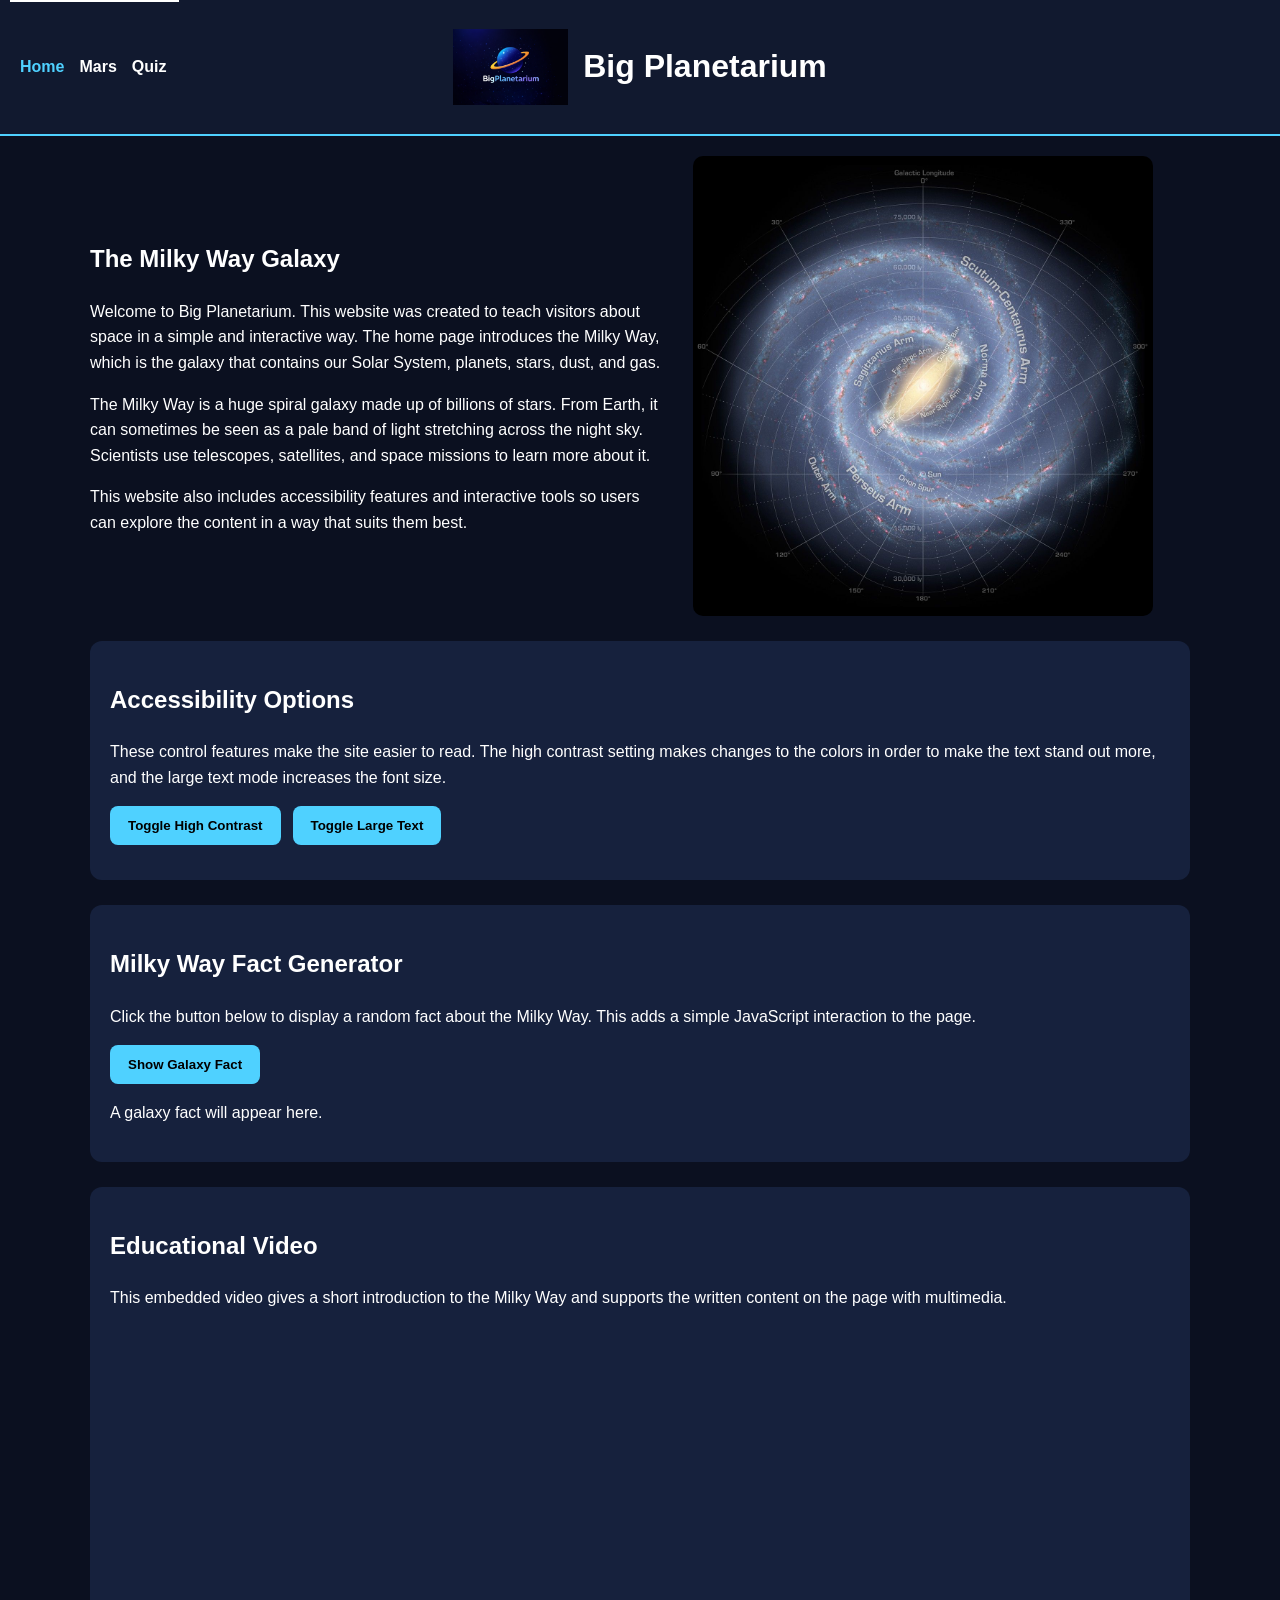
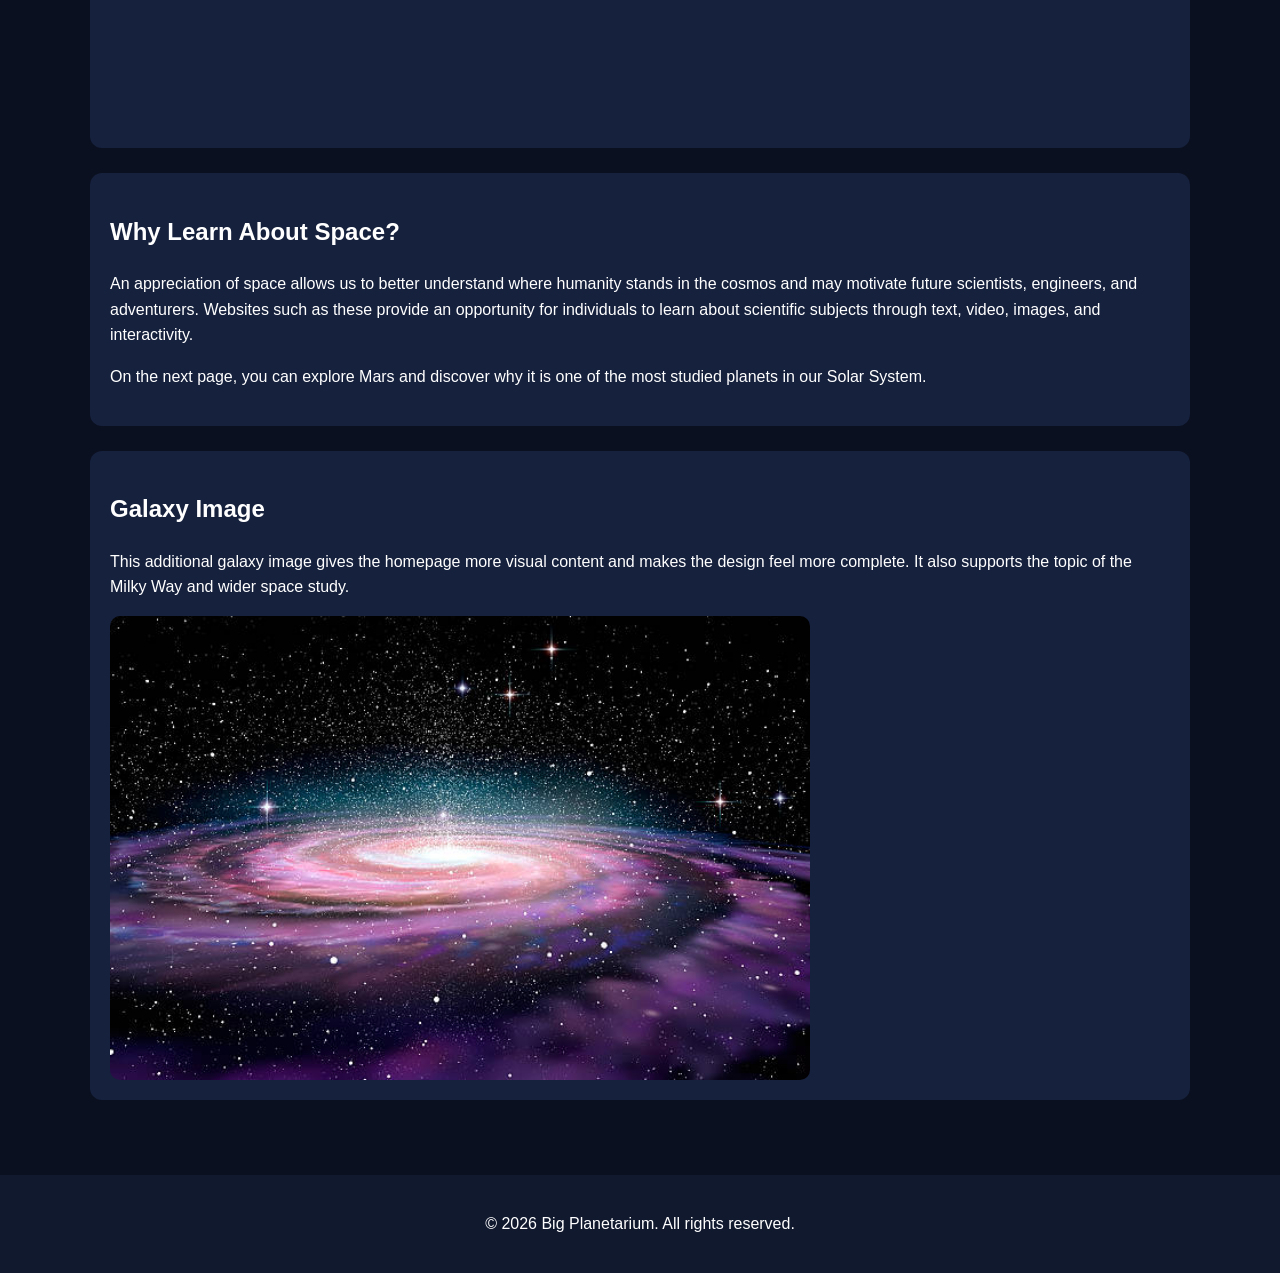
==== assessment 2 web dev/index.html @ c20d9348 "Add files via upload" ====
<!DOCTYPE html>
<html lang="en">
<head>
    <!-- Basic page setup -->
    <meta charset="UTF-8">
    <meta name="viewport" content="width=device-width, initial-scale=1.0">
    <title>Big Planetarium | Home</title>

    <!-- link the CSS file -->
    <link rel="stylesheet" href="style.css">

    <!-- Link the JavaScript file -->
    <script src="script.js"></script>
</head>
<body>
    <!-- Skip link helps keyboard users jump to the main content -->
    <a href="#main-content" class="skip-link">Skip to main content</a>

    <!-- Website header -->
    <header class="site-header">
        <!-- Main navigation on the left -->
        <nav class="left-nav">
            <ul class="nav-list">
                <li><a href="index.html" aria-current="page">Home</a></li>
                <li><a href="mars.html">Mars</a></li>
                <li><a href="quiz.html">Quiz</a></li>
            </ul>
        </nav>

        <!-- Logo and site title centered in the header -->
        <div class="brand centered-brand">
            <img src="media/logo.png" alt="Big Planetarium logo" class="logo">
            <div>
                <h1>Big Planetarium</h1>
            </div>
        </div>

        <!-- Empty space used to help keep the logo centered -->
        <div class="header-spacer" aria-hidden="true"></div>
    </header>

    <!-- Main content starts here -->
    <main id="main-content">
        <!-- Intro section -->
        <section class="hero">
            <div class="hero-text">
                <h2>The Milky Way Galaxy</h2>
                <p>
                    Welcome to Big Planetarium. This website was created to teach visitors about space
                    in a simple and interactive way. The home page introduces the Milky Way, which is
                    the galaxy that contains our Solar System, planets, stars, dust, and gas.
                </p>
                <p>
                    The Milky Way is a huge spiral galaxy made up of billions of stars. From Earth,
                    it can sometimes be seen as a pale band of light stretching across the night sky.
                    Scientists use telescopes, satellites, and space missions to learn more about it.
                </p>
                <p>
                    This website also includes accessibility features and interactive tools so users
                    can explore the content in a way that suits them best.
                </p>
            </div>

            <div class="hero-image-box">
                <img src="media/milky-way.jpg" alt="Wide view representing the Milky Way galaxy" class="main-image">
            </div>
        </section>

        <!-- Buttons for accessibility -->
        <section class="card">
            <h2>Accessibility Options</h2>
            <p>
                These control features make the site easier to read. The high contrast setting makes
                changes to the colors in order to make the
                text stand out more, and the large text mode increases the font size.
            </p>
            <div class="button-row">
                <button id="contrast-toggle" type="button">Toggle High Contrast</button>
                <button id="text-toggle" type="button">Toggle Large Text</button>
            </div>
        </section>

        <!-- Interactive fact section -->
        <section class="card">
            <h2>Milky Way Fact Generator</h2>
            <p>
                Click the button below to display a random fact about the Milky Way. This adds a simple
                JavaScript interaction to the page.
            </p>
            <button id="home-fact-button" type="button">Show Galaxy Fact</button>
            <p id="home-fact-text">A galaxy fact will appear here.</p>
        </section>

        <!-- Video section -->
        <section class="card">
            <h2>Educational Video</h2>
            <p>
                This embedded video gives a short introduction to the Milky Way and supports the written
                content on the page with multimedia.
            </p>
            <div class="video-container">
                <iframe
                    src="https://www.youtube.com/embed/msFfjicbBIM"
                    title="Introduction to the Milky Way Galaxy"
                    allowfullscreen>
                </iframe>
            </div>
        </section>

        <!-- Extra information section -->
        <section class="card">
            <h2>Why Learn About Space?</h2>
            <p>
                An appreciation of space allows us to better understand where humanity stands in the cosmos
                and may motivate future scientists, engineers, and adventurers. Websites such as these provide
                an opportunity for individuals to learn about scientific subjects through text, video, images, and interactivity.
            </p>
            <p>
                On the next page, you can explore Mars and discover why it is one of the most studied planets
                in our Solar System.
            </p>
        </section>
        <!-- Extra background image section -->
        <section class="card">
            <h2>Galaxy Image</h2>
            <p>
                This additional galaxy image gives the homepage more visual content and makes the design feel
                more complete. It also supports the topic of the Milky Way and wider space study.
            </p>
            <img src="media/milky.jpg" alt="Bright spiral galaxy in space" class="extra-image">
        </section>

    </main>

    <!-- Footer -->
    <footer class="site-footer">
        <p>&copy; 2026 Big Planetarium. All rights reserved.</p>
    </footer>

    
</body>
</html>
---- assessment 2 web dev/style.css ----
/* ============================================
   Big Planetarium CSS file
   This file controls the layout, colours,
   text styling, spacing, and accessibility.
============================================ */

/* Basic page settings */
body {
    font-family: Arial, sans-serif;
    line-height: 1.6;
    margin: 0;
    background-color: #0b1020;
    color: #ffffff;
}

/* Skip link for keyboard users */
.skip-link {
    position: absolute;
    left: 10px;
    top: -40px;
    background: #ffffff;
    color: #000000;
    padding: 8px 12px;
    text-decoration: none;
    z-index: 1000;
}

.skip-link:focus {
    top: 10px;
}

/* Header layout */
.site-header {
    background-color: #11192f;
    padding: 20px;
    border-bottom: 2px solid #4fd1ff;
    display: flex;
    justify-content: space-between;
    align-items: center;
    gap: 20px;
    flex-wrap: wrap;
}

/* Brand area with logo and title */
.brand {
    display: flex;
    align-items: center;
    gap: 15px;
}

/* Logo size */
.logo {
    width: 85px;
    height: auto;
}

/* Small text above heading */
.small-text {
    margin: 0;
    color: #8ad8ff;
    font-size: 0.9rem;
}

/* Navigation list */
.nav-list {
    display: flex;
    list-style: none;
    gap: 15px;
    padding: 0;
    margin: 0;
}

/* Navigation links */
.nav-list a {
    color: #ffffff;
    text-decoration: none;
    font-weight: bold;
}

.nav-list a:hover,
.nav-list a[aria-current="page"] {
    color: #4fd1ff;
}

/* Main page width */
main {
    max-width: 1100px;
    margin: 0 auto;
    padding: 20px;
}

/* Hero section layout */
.hero {
    display: flex;
    gap: 25px;
    align-items: center;
    flex-wrap: wrap;
    margin-bottom: 25px;
}

/* Text side of hero section */
.hero-text {
    flex: 1 1 400px;
}

/* Image side of hero section */
.hero-image-box {
    flex: 1 1 320px;
}

/* Main images */
.main-image {
    width: 100%;
    max-width: 460px;
    height: auto;
    border-radius: 10px;
    display: block;
}


.mars-image {
    max-width: 380px;
}

/* Card sections */
.card {
    background-color: #16213d;
    padding: 20px;
    border-radius: 12px;
    margin-bottom: 25px;
}

/* Button row */
.button-row {
    display: flex;
    gap: 12px;
    flex-wrap: wrap;
    margin: 15px 0;
}

/* Buttons */
button {
    background-color: #4fd1ff;
    color: #000000;
    border: none;
    padding: 12px 18px;
    border-radius: 8px;
    cursor: pointer;
    font-weight: bold;
}

button:hover {
    background-color: #87e3ff;
}

/* Form fields */
select,
textarea {
    width: 100%;
    max-width: 600px;
    padding: 10px;
    margin-top: 8px;
    margin-bottom: 15px;
    border-radius: 8px;
    border: 1px solid #cccccc;
    font-family: Arial, sans-serif;
}

/* Video wrapper */
.video-container {
    position: relative;
    width: 100%;
    max-width: 700px;
    aspect-ratio: 16 / 9;
}

.video-container iframe {
    width: 100%;
    height: 100%;
    border: 0;
}

/* Footer */
.site-footer {
    background-color: #11192f;
    text-align: center;
    padding: 20px;
    margin-top: 30px;
}

/* Accessibility mode: high contrast */
.high-contrast {
    background-color: #000000;
    color: #ffff00;
}

.high-contrast .site-header,
.high-contrast .site-footer,
.high-contrast .card {
    background-color: #000000;
    border-color: #ffff00;
}

.high-contrast .nav-list a {
    color: #ffff00;
}

.high-contrast button {
    background-color: #ffff00;
    color: #000000;
}

/* Accessibility mode: large text */
.large-text {
    font-size: 1.15rem;
}

/* Focus outline for keyboard users */
a:focus,
button:focus,
select:focus,
textarea:focus,
input:focus {
    outline: 3px solid #ffffff;
    outline-offset: 3px;
}

/* Mobile layout */
@media (max-width: 700px) {
    .site-header {
        flex-direction: column;
        align-items: flex-start;
    }

    .nav-list {
        flex-direction: column;
    }

    .logo {
        width: 95px;
    }

    .main-image {
        max-width: 100%;
    }
}




/* Keep the navigation on the left side */
.left-nav {
    flex: 1;
}

/* Center the logo and title in the middle of the header */
.centered-brand {
    flex: 1;
    justify-content: center;
    text-align: center;
}

/* Empty spacer on the right helps keep the logo centered */
.header-spacer {
    flex: 1;
}

/* Make the logo a bit bigger */
.logo {
    width: 115px;
    height: auto;
}

/* Extra images used on the updated pages */
.extra-image {
    width: 100%;
    max-width: 700px;
    height: auto;
    border-radius: 10px;
    display: block;
    margin-top: 15px;
}

.small-extra-image {
    max-width: 320px;
}

/* Center videos nicely inside cards */
.video-container {
    margin-top: 15px;
}

/* On smaller screens stack the header sections */
@media (max-width: 700px) {
    .site-header {
        align-items: center;
    }

    .left-nav,
    .centered-brand,
    .header-spacer {
        flex: unset;
        width: 100%;
        text-align: center;
    }

    .nav-list {
        justify-content: center;
    }
}
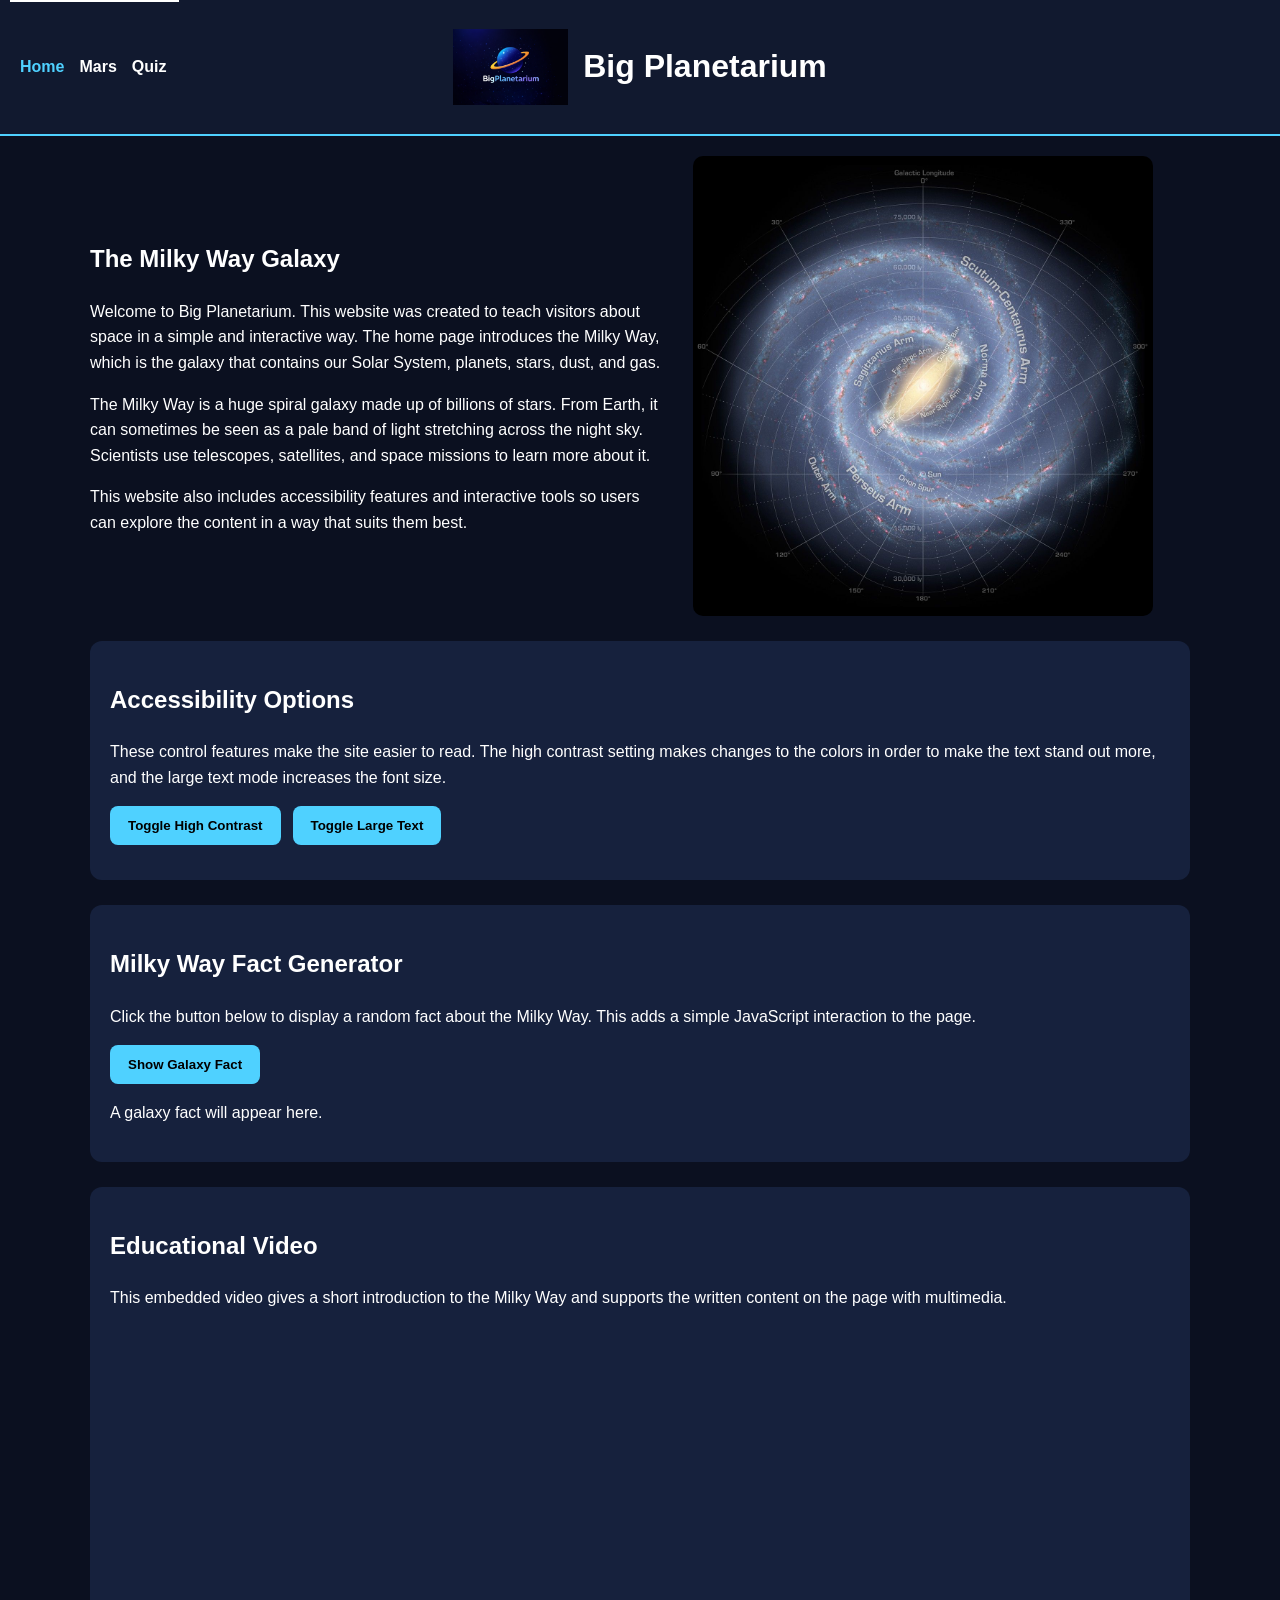
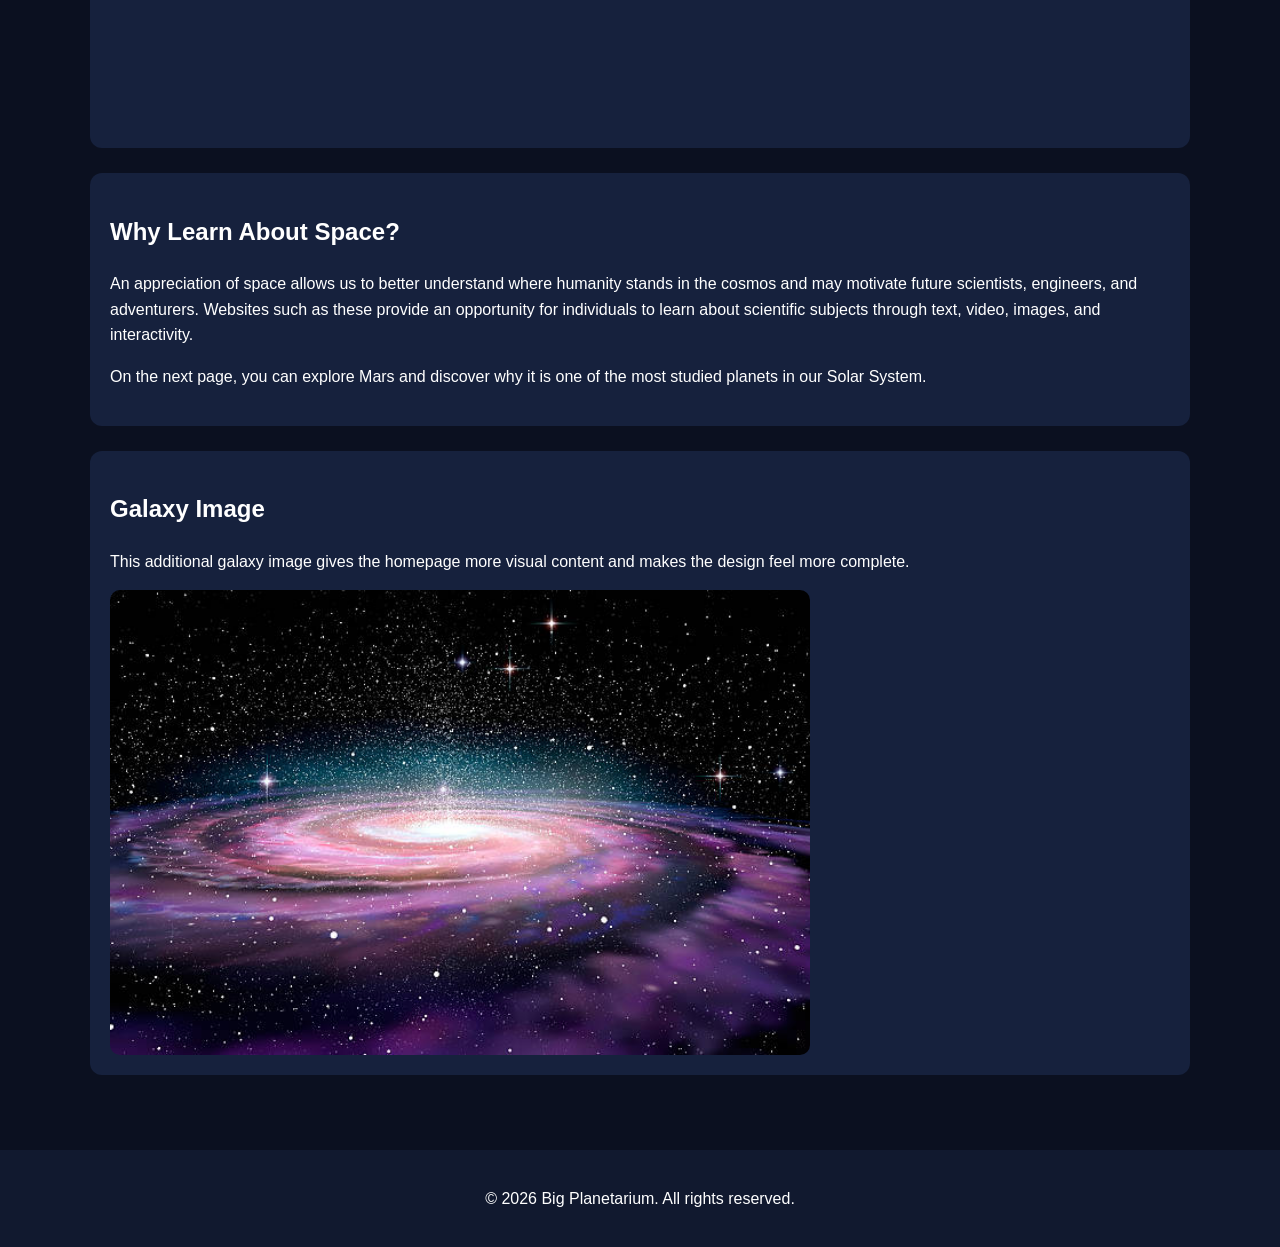
==== commit 19e48668: "Refine comments and simplify text in index.html Updated comments for clarity and removed redundant t" ====
--- a/assessment 2 web dev/index.html
+++ b/assessment 2 web dev/index.html
@@ -35,11 +35,11 @@
             </div>
         </div>
 
-        <!-- Empty space used to help keep the logo centered -->
+       
         <div class="header-spacer" aria-hidden="true"></div>
     </header>
 
-    <!-- Main content starts here -->
+    <!-- Main content -->
     <main id="main-content">
         <!-- Intro section -->
         <section class="hero">
@@ -107,7 +107,7 @@
             </div>
         </section>
 
-        <!-- Extra information section -->
+        
         <section class="card">
             <h2>Why Learn About Space?</h2>
             <p>
@@ -120,12 +120,12 @@
                 in our Solar System.
             </p>
         </section>
-        <!-- Extra background image section -->
+        
         <section class="card">
             <h2>Galaxy Image</h2>
             <p>
                 This additional galaxy image gives the homepage more visual content and makes the design feel
-                more complete. It also supports the topic of the Milky Way and wider space study.
+                more complete. 
             </p>
             <img src="media/milky.jpg" alt="Bright spiral galaxy in space" class="extra-image">
         </section>
--- a/assessment 2 web dev/style.css
+++ b/assessment 2 web dev/style.css
@@ -1,8 +1,4 @@
-/* ============================================
-   Big Planetarium CSS file
-   This file controls the layout, colours,
-   text styling, spacing, and accessibility.
-============================================ */
+/* Big Planetarium CSS file */
 
 /* Basic page settings */
 body {
@@ -265,13 +261,13 @@
     flex: 1;
 }
 
-/* Make the logo a bit bigger */
+
 .logo {
     width: 115px;
     height: auto;
 }
 
-/* Extra images used on the updated pages */
+
 .extra-image {
     width: 100%;
     max-width: 700px;
